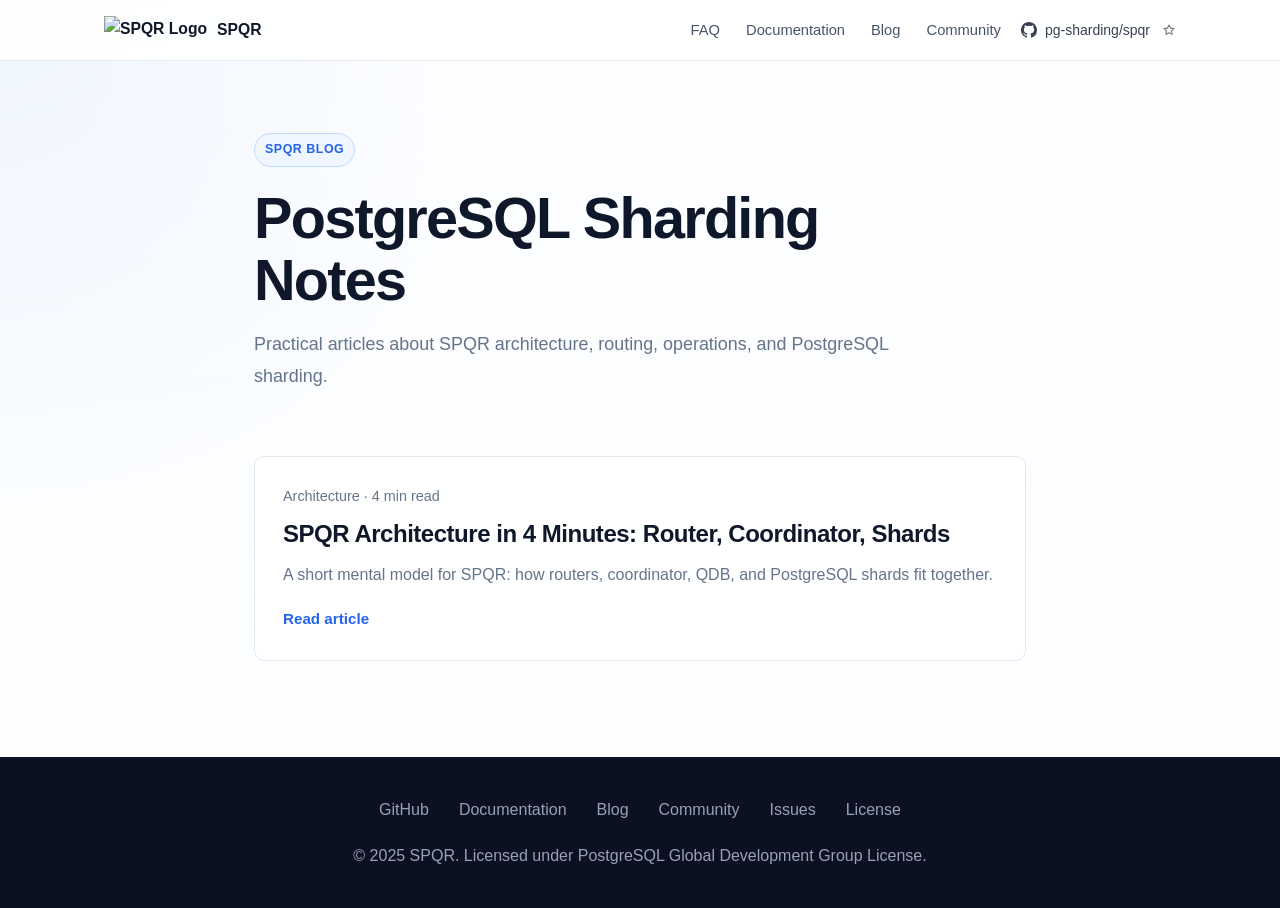
==== blog/index.html @ 251ecdaa "Add static blog with SPQR architecture article" ====
<!DOCTYPE html>
<html lang="en">

<head>
    <meta charset="UTF-8">
    <meta name="viewport" content="width=device-width, initial-scale=1.0">
    <title>Blog - SPQR</title>
    <meta name="description" content="Articles about SPQR, PostgreSQL sharding, routing, and architecture.">
    <link rel="stylesheet" href="/styles.css">
    <link rel="icon" href="/favicon.svg" type="image/svg+xml">
    <link rel="icon" type="image/png" sizes="32x32" href="/favicon-32.png">
    <link rel="alternate icon" href="/favicon.ico" type="image/x-icon">
</head>

<body>
    <header>
        <div class="container">
            <div class="header-content">
                <a href="/" class="brand" aria-label="SPQR home">
                    <img src="https://raw.githubusercontent.com/pg-sharding/spqr/refs/heads/master/docs/logo/spqr_icon-main.svg"
                        alt="SPQR Logo" class="logo">
                    <span>SPQR</span>
                </a>
                <div class="header-right">
                    <nav>
                        <ul class="nav-links">
                            <li><a href="https://docs.pg-sharding.tech/welcome/faq">FAQ</a></li>
                            <li><a href="https://docs.pg-sharding.tech">Documentation</a></li>
                            <li><a href="/blog/">Blog</a></li>
                            <li><a href="https://t.me/+jMGhyjwicpI3ZWQy">Community</a></li>
                        </ul>
                    </nav>
                    <a href="https://github.com/pg-sharding/spqr" class="github-nav-link" title="pg-sharding/spqr">
                        <span class="github-repo">
                            <svg class="github-mark" viewBox="0 0 16 16" aria-hidden="true" focusable="false">
                                <path
                                    d="M8 0C3.58 0 0 3.58 0 8c0 3.54 2.29 6.53 5.47 7.59.4.07.55-.17.55-.38 0-.19-.01-.82-.01-1.49-2.01.37-2.53-.49-2.69-.94-.09-.23-.48-.94-.82-1.13-.28-.15-.68-.52-.01-.53.63-.01 1.08.58 1.23.82.72 1.21 1.87.87 2.33.66.07-.52.28-.87.51-1.07-1.78-.2-3.64-.89-3.64-3.95 0-.87.31-1.59.82-2.15-.08-.2-.36-1.02.08-2.12 0 0 .67-.21 2.2.82A7.42 7.42 0 0 1 8.02 3.86c.68 0 1.36.09 2 .27 1.53-1.04 2.2-.82 2.2-.82.44 1.1.16 1.92.08 2.12.51.56.82 1.27.82 2.15 0 3.07-1.87 3.75-3.65 3.95.29.25.54.73.54 1.48 0 1.07-.01 1.93-.01 2.2 0 .21.15.46.55.38A8.01 8.01 0 0 0 16 8c0-4.42-3.58-8-8-8Z">
                                </path>
                            </svg>
                            <span>pg-sharding/spqr</span>
                        </span>
                        <span class="github-star-meta" aria-label="GitHub stars">
                            <svg class="github-star-icon" viewBox="0 0 24 24" aria-hidden="true" focusable="false">
                                <path
                                    d="m12 3.5 2.6 5.27 5.82.85-4.21 4.1.99 5.8L12 16.79l-5.2 2.73.99-5.8-4.21-4.1 5.82-.85L12 3.5Z">
                                </path>
                            </svg>
                            <span class="github-stars" data-github-stars>...</span>
                        </span>
                    </a>
                </div>
            </div>
        </div>
    </header>

    <main>
        <section class="blog-hero">
            <div class="container blog-container">
                <span class="badge">SPQR BLOG</span>
                <h1>PostgreSQL Sharding Notes</h1>
                <p>
                    Practical articles about SPQR architecture, routing, operations, and PostgreSQL sharding.
                </p>
            </div>
        </section>

        <section class="blog-list-section">
            <div class="container blog-container">
                <article class="blog-card">
                    <div class="blog-card-meta">Architecture · 4 min read</div>
                    <h2><a href="/blog/spqr-architecture/">SPQR Architecture in 4 Minutes: Router, Coordinator, Shards</a></h2>
                    <p>
                        A short mental model for SPQR: how routers, coordinator, QDB, and PostgreSQL shards fit
                        together.
                    </p>
                    <a href="/blog/spqr-architecture/" class="blog-card-link">Read article</a>
                </article>
            </div>
        </section>
    </main>

    <footer>
        <div class="container">
            <div class="footer-links">
                <a href="https://github.com/pg-sharding/spqr">GitHub</a>
                <a href="https://docs.pg-sharding.tech">Documentation</a>
                <a href="/blog/">Blog</a>
                <a href="https://t.me/+jMGhyjwicpI3ZWQy">Community</a>
                <a href="https://github.com/pg-sharding/spqr/issues">Issues</a>
                <a href="https://github.com/pg-sharding/spqr/blob/master/LICENSE">License</a>
            </div>
            <p>&copy; 2025 SPQR. Licensed under PostgreSQL Global Development Group License.</p>
        </div>
    </footer>
    <script src="/site.js"></script>
</body>

</html>
---- styles.css ----
* {
    margin: 0;
    padding: 0;
    box-sizing: border-box;
}

:root {
    --bg: #ffffff;
    --bg-soft: #f8fafc;
    --bg-muted: #f3f6fb;
    --text: #0f172a;
    --text-muted: #64748b;
    --text-soft: #475569;
    --border: #e2e8f0;
    --border-strong: #cbd5e1;
    --primary: #3b82f6;
    --primary-dark: #2563eb;
    --primary-soft: #eff6ff;
    --radius: 10px;
    --shadow-soft: 0 12px 30px rgba(15, 23, 42, 0.06);
}

body {
    font-family: -apple-system, BlinkMacSystemFont, 'Segoe UI', 'Roboto', 'Oxygen', 'Ubuntu', 'Cantarell', sans-serif;
    line-height: 1.6;
    color: var(--text);
    background:
        radial-gradient(circle at top left, rgba(59, 130, 246, 0.08), transparent 32rem),
        linear-gradient(180deg, #ffffff 0%, #fbfdff 42%, #ffffff 100%);
}

a {
    color: var(--primary-dark);
}

.container {
    max-width: 1120px;
    margin: 0 auto;
    padding: 0 24px;
}

/* Header */
header {
    position: sticky;
    top: 0;
    z-index: 10;
    padding: 14px 0;
    border-bottom: 1px solid rgba(226, 232, 240, 0.85);
    background: rgba(255, 255, 255, 0.88);
    backdrop-filter: blur(14px);
}

.header-content {
    display: flex;
    justify-content: space-between;
    align-items: center;
    gap: 28px;
}

.header-right {
    display: flex;
    align-items: center;
    gap: 10px;
}

.brand {
    display: inline-flex;
    align-items: center;
    gap: 10px;
    color: var(--text);
    font-size: 0.98rem;
    font-weight: 700;
    text-decoration: none;
}

.logo {
    height: 28px;
}

.nav-links {
    display: flex;
    gap: 6px;
    list-style: none;
}

.nav-links a {
    color: var(--text-soft);
    text-decoration: none;
    font-size: 0.92rem;
    font-weight: 500;
    padding: 8px 10px;
    border-radius: 8px;
    transition: color 0.2s, background 0.2s;
}

.nav-links a:hover {
    color: var(--primary-dark);
    background: var(--primary-soft);
}

.github-nav-link {
    display: inline-flex;
    align-items: center;
    gap: 12px;
    min-width: 0;
    height: 32px;
    color: #727377;
    text-decoration: none;
    font-size: 14px;
    font-weight: 400;
    line-height: 20px;
    border-radius: 6px;
    transition: color 0.2s;
}

.github-nav-link:hover {
    color: var(--primary-dark);
}

.github-repo,
.github-star-meta {
    display: inline-flex;
    align-items: center;
    min-width: 0;
}

.github-repo {
    gap: 8px;
    color: #374151;
    font-weight: 500;
}

.github-nav-link:hover .github-repo {
    color: var(--primary-dark);
}

.github-star-meta {
    gap: 6px;
    flex-shrink: 0;
    color: inherit;
}

.github-mark,
.github-star-icon {
    display: block;
    flex-shrink: 0;
}

.github-mark {
    fill: currentColor;
}

.github-star-icon {
    fill: none;
    stroke: currentColor;
    stroke-linejoin: round;
    stroke-width: 1.8;
}

.github-mark {
    width: 16px;
    height: 16px;
}

.github-star-icon {
    width: 14px;
    height: 14px;
}

/* Hero Section */
.hero {
    padding: 88px 0 72px;
    text-align: center;
}

.hero h1 {
    font-size: clamp(2.75rem, 6vw, 4.5rem);
    font-weight: 800;
    margin-bottom: 24px;
    line-height: 1.05;
    letter-spacing: -0.03em;
    color: var(--text);
}

.hero .tagline {
    font-size: 1.22rem;
    color: var(--text-muted);
    margin-bottom: 34px;
    max-width: 720px;
    margin-left: auto;
    margin-right: auto;
}

.cta-buttons {
    display: flex;
    gap: 20px;
    justify-content: center;
    flex-wrap: wrap;
}

.btn {
    padding: 11px 18px;
    font-size: 0.98rem;
    font-weight: 600;
    border-radius: 8px;
    text-decoration: none;
    transition: border-color 0.2s, background 0.2s, color 0.2s, box-shadow 0.2s, transform 0.2s;
    display: inline-block;
}

.btn-primary {
    background: var(--primary);
    color: white;
    border: 1px solid var(--primary);
    box-shadow: 0 8px 18px rgba(59, 130, 246, 0.18);
}

.btn-primary:hover {
    background: var(--primary-dark);
    border-color: var(--primary-dark);
    transform: translateY(-1px);
    box-shadow: 0 10px 22px rgba(37, 99, 235, 0.2);
}

.btn-secondary {
    background: var(--bg);
    color: var(--text);
    border: 1px solid var(--border-strong);
    box-shadow: 0 1px 2px rgba(15, 23, 42, 0.05);
}

.btn-secondary:hover {
    background: var(--bg-soft);
    border-color: var(--primary);
    color: var(--primary-dark);
    transform: translateY(-1px);
}

.github-stars {
    color: inherit;
    font-size: 14px;
    font-weight: 400;
    line-height: 20px;
    font-variant-numeric: tabular-nums;
}

/* Features Section */
.features {
    padding: 80px 0;
    background: var(--bg-soft);
}

.section-title {
    text-align: center;
    font-size: 2.2rem;
    font-weight: 700;
    letter-spacing: -0.02em;
    margin-bottom: 42px;
    color: var(--text);
}

.features-grid {
    display: grid;
    grid-template-columns: repeat(auto-fit, minmax(300px, 1fr));
    gap: 40px;
}

.feature-card {
    background: var(--bg);
    padding: 30px;
    border: 1px solid var(--border);
    border-radius: var(--radius);
    transition: border-color 0.2s, box-shadow 0.2s, transform 0.2s;
}

.feature-card:hover {
    transform: translateY(-2px);
    border-color: var(--border-strong);
    box-shadow: var(--shadow-soft);
}

.feature-icon {
    font-size: 2.5rem;
    margin-bottom: 20px;
}

.feature-card h3 {
    font-size: 1.5rem;
    margin-bottom: 15px;
    color: var(--text);
}

.feature-card p {
    color: var(--text-muted);
    line-height: 1.7;
}

/* Why SPQR Section */
.why-spqr {
    padding: 88px 0;
    background: var(--bg);
}

.why-content {
    display: grid;
    grid-template-columns: 1fr 1fr;
    gap: 60px;
    align-items: center;
}

.why-text h2 {
    font-size: 2.25rem;
    font-weight: 700;
    margin-bottom: 30px;
    color: var(--text);
}

.why-text p {
    font-size: 1.1rem;
    color: var(--text-soft);
    margin-bottom: 20px;
    line-height: 1.8;
}

.highlight-box {
    background: var(--primary-soft);
    border: 1px solid #bfdbfe;
    padding: 22px;
    margin-top: 30px;
    border-radius: var(--radius);
}

.highlight-box strong {
    color: var(--primary-dark);
    font-size: 1.05rem;
}

.highlight-box-centered {
    max-width: 600px;
    margin: 0 auto 60px;
}

/* Problem-Solution Section */
.problem-solution {
    padding: 88px 0;
    background: var(--bg);
}

.content-left {
    max-width: 900px;
}

.section-label {
    display: block;
    text-align: left;
    font-size: 0.875rem;
    font-weight: 700;
    letter-spacing: 0.1em;
    color: var(--primary-dark);
    text-transform: uppercase;
    margin-bottom: 24px;
}

.large-headline {
    font-size: clamp(2.1rem, 4vw, 3.2rem);
    font-weight: 800;
    line-height: 1.2;
    letter-spacing: -0.03em;
    text-align: left;
    color: var(--text);
    max-width: 900px;
    margin: 0 0 32px 0;
}

.large-headline .highlight {
    background: var(--primary-soft);
    color: var(--primary-dark);
    padding: 0 8px;
    border-radius: 4px;
}

.section-description {
    font-size: 1.125rem;
    line-height: 1.8;
    color: var(--text-muted);
    text-align: left;
    max-width: 800px;
    margin: 0 0 80px 0;
}

.benefits-grid {
    display: grid;
    grid-template-columns: repeat(auto-fit, minmax(330px, 1fr));
    gap: 18px;
    max-width: 1140px;
}

.benefit-card {
    padding: 24px;
    background: var(--bg);
    border: 1px solid var(--border);
    border-radius: var(--radius);
    text-align: left;
    transition: border-color 0.2s, box-shadow 0.2s, transform 0.2s;
}

.benefit-card:hover {
    border-color: var(--border-strong);
    box-shadow: var(--shadow-soft);
    transform: translateY(-2px);
}

.benefit-icon {
    width: 40px;
    height: 40px;
    background: var(--primary-soft);
    border-radius: 8px;
    display: flex;
    align-items: center;
    justify-content: center;
    font-size: 1.25rem;
    margin-bottom: 20px;
}

.benefit-card h3 {
    font-size: 1.25rem;
    font-weight: 700;
    color: var(--text);
    margin-bottom: 12px;
}

.benefit-card p {
    font-size: 1rem;
    line-height: 1.7;
    color: var(--text-muted);
}

/* Stats Section */
.stats {
    padding: 52px 0;
    background: var(--bg-soft);
    color: var(--text);
    border-top: 1px solid var(--border);
    border-bottom: 1px solid var(--border);
}

.stats-grid {
    display: grid;
    grid-template-columns: repeat(auto-fit, minmax(200px, 1fr));
    gap: 16px;
    text-align: center;
}

.stat-item {
    padding: 22px;
    background: var(--bg);
    border: 1px solid var(--border);
    border-radius: var(--radius);
}

.stat-item h3 {
    font-size: 2rem;
    font-weight: 700;
    letter-spacing: -0.02em;
    margin-bottom: 6px;
    color: var(--primary-dark);
}

.stat-item p {
    color: var(--text-muted);
    font-size: 0.98rem;
}

/* Docker Section */
.docker-section {
    padding: 48px 0 88px;
    background: transparent;
    text-align: center;
}

.docker-command-box {
    max-width: 700px;
    margin: 0 auto 20px;
    background: #0f172a;
    border: 1px solid #1e293b;
    border-radius: var(--radius);
    padding: 14px 18px 14px 24px;
    display: flex;
    align-items: center;
    justify-content: space-between;
    gap: 20px;
    box-shadow: 0 18px 45px rgba(15, 23, 42, 0.12);
}

.docker-command-box code {
    font-family: 'Monaco', 'Menlo', 'Ubuntu Mono', monospace;
    font-size: 1.125rem;
    color: #e2e8f0;
    flex: 1;
    text-align: left;
}

.copy-btn {
    background: #1e293b;
    border: none;
    border-radius: 6px;
    padding: 8px 12px;
    color: #cbd5e1;
    cursor: pointer;
    transition: all 0.2s;
    display: flex;
    align-items: center;
    justify-content: center;
}

.copy-btn:hover {
    background: #334155;
    color: #ffffff;
}

.docker-description {
    margin-top: 20px;
}

.link-arrow {
    color: var(--primary-dark);
    text-decoration: none;
    font-weight: 600;
    font-size: 1.125rem;
    transition: all 0.2s;
}

.link-arrow:hover {
    color: var(--primary);
}

/* Blog */
.blog-container,
.article-container {
    max-width: 820px;
}

.blog-hero {
    padding: 72px 0 40px;
    text-align: left;
}

.blog-hero h1 {
    max-width: 720px;
    margin: 0 0 18px;
    color: var(--text);
    font-size: clamp(2.4rem, 5vw, 3.6rem);
    font-weight: 800;
    line-height: 1.08;
    letter-spacing: -0.03em;
}

.blog-hero p {
    max-width: 680px;
    color: var(--text-muted);
    font-size: 1.12rem;
    line-height: 1.75;
}

.blog-list-section {
    padding: 24px 0 96px;
}

.blog-card {
    padding: 28px;
    background: var(--bg);
    border: 1px solid var(--border);
    border-radius: var(--radius);
    transition: border-color 0.2s, box-shadow 0.2s, transform 0.2s;
}

.blog-card:hover {
    border-color: var(--border-strong);
    box-shadow: var(--shadow-soft);
    transform: translateY(-2px);
}

.blog-card-meta,
.article-meta {
    color: var(--text-muted);
    font-size: 0.9rem;
    font-weight: 500;
}

.blog-card h2 {
    margin: 10px 0 12px;
    font-size: 1.5rem;
    line-height: 1.3;
    letter-spacing: -0.02em;
}

.blog-card h2 a {
    color: var(--text);
    text-decoration: none;
}

.blog-card h2 a:hover {
    color: var(--primary-dark);
}

.blog-card p {
    margin-bottom: 18px;
    color: var(--text-muted);
    line-height: 1.7;
}

.blog-card-link,
.article-back-link {
    color: var(--primary-dark);
    font-size: 0.95rem;
    font-weight: 600;
    text-decoration: none;
}

.blog-card-link:hover,
.article-back-link:hover {
    text-decoration: underline;
}

.article-page {
    padding: 56px 0 96px;
}

.article-back-link {
    display: inline-block;
    margin-bottom: 28px;
}

.article-page h1 {
    margin: 12px 0 24px;
    color: var(--text);
    font-size: clamp(2.2rem, 4.5vw, 3.4rem);
    font-weight: 800;
    line-height: 1.1;
    letter-spacing: -0.03em;
}

.article-lead {
    color: var(--text) !important;
    font-size: 1.22rem !important;
    line-height: 1.75 !important;
}

.article-page h2 {
    margin: 48px 0 16px;
    color: var(--text);
    font-size: 1.65rem;
    font-weight: 750;
    line-height: 1.25;
    letter-spacing: -0.02em;
}

.article-tldr {
    margin: 34px 0 42px;
    padding: 22px 24px;
    background: linear-gradient(180deg, #f8fbff 0%, #ffffff 100%);
    border: 1px solid #bfdbfe;
    border-radius: var(--radius);
}

.article-tldr h2 {
    margin: 0 0 12px;
    color: var(--primary-dark);
    font-size: 1rem;
    font-weight: 750;
    letter-spacing: 0.04em;
    text-transform: uppercase;
}

.article-tldr p {
    margin-bottom: 14px;
}

.article-tldr ul {
    margin-bottom: 16px;
}

.article-tldr p:last-child {
    margin-bottom: 0;
}

.article-page p {
    margin: 0 0 22px;
    color: var(--text-soft);
    font-size: 1.05rem;
    line-height: 1.85;
}

.article-page ul {
    margin: 0 0 26px 22px;
    color: var(--text-soft);
    font-size: 1.05rem;
    line-height: 1.85;
}

.article-page li {
    margin-bottom: 8px;
}

.article-page pre {
    margin: 28px 0;
    padding: 18px 20px;
    overflow-x: auto;
    background: #0f172a;
    border: 1px solid #1e293b;
    border-radius: var(--radius);
    box-shadow: 0 18px 45px rgba(15, 23, 42, 0.12);
}

.article-page pre code {
    color: #e2e8f0;
    font-size: 0.94rem;
    line-height: 1.7;
}

.article-page code {
    padding: 2px 6px;
    background: var(--bg-muted);
    border-radius: 4px;
    color: var(--primary-dark);
    font-family: 'Monaco', 'Menlo', 'Ubuntu Mono', monospace;
    font-size: 0.92em;
}

.article-page pre code {
    padding: 0;
    background: transparent;
    border-radius: 0;
}

.article-figure {
    margin: 32px 0;
    padding: 16px;
    background: var(--bg);
    border: 1px solid var(--border);
    border-radius: var(--radius);
}

.article-figure img {
    display: block;
    width: 100%;
    height: auto;
    border-radius: 8px;
}

.article-figure figcaption {
    margin-top: 12px;
    color: var(--text-muted);
    font-size: 0.92rem;
    line-height: 1.6;
    text-align: center;
}

/* CTA Section */
.cta-section {
    padding: 72px 0;
    text-align: center;
    background: #0f172a;
    color: white;
}

.cta-section h2 {
    font-size: 2.2rem;
    font-weight: 700;
    margin-bottom: 20px;
    letter-spacing: -0.02em;
}

.cta-section p {
    font-size: 1.12rem;
    margin-bottom: 40px;
    color: #cbd5e1;
}

.cta-section .btn {
    background: white;
    color: var(--text);
    border: 1px solid white;
}

.cta-section .btn:hover {
    background: #f8fafc;
    transform: translateY(-1px);
}

.cta-section .btn-inverse {
    background: transparent;
    border-color: #475569;
    color: white;
}

.cta-section .btn-inverse:hover {
    background: rgba(255, 255, 255, 0.08);
    border-color: #94a3b8;
}

/* Footer */
footer {
    padding: 40px 0;
    background: #0b1120;
    color: #94a3b8;
    text-align: center;
}

.footer-links {
    display: flex;
    justify-content: center;
    gap: 30px;
    margin-bottom: 20px;
    flex-wrap: wrap;
}

.footer-links a {
    color: #94a3b8;
    text-decoration: none;
    transition: color 0.3s;
}

.footer-links a:hover {
    color: white;
}

/* Responsive */
@media (max-width: 768px) {
    .hero h1 {
        font-size: 2.5rem;
    }

    .hero .tagline {
        font-size: 1.2rem;
    }

    .why-content {
        grid-template-columns: 1fr;
    }

    .nav-links {
        display: none;
    }

    .features-grid {
        grid-template-columns: 1fr;
    }
}

.badge {
    display: inline-block;
    padding: 6px 10px;
    background: var(--primary-soft);
    color: var(--primary-dark);
    border: 1px solid #bfdbfe;
    border-radius: 999px;
    font-size: 0.78rem;
    font-weight: 700;
    letter-spacing: 0.04em;
    margin-bottom: 20px;
}

/* Use Cases Section */
.use-cases {
    padding: 80px 0;
    background: var(--bg);
}

.use-cases-grid {
    display: grid;
    grid-template-columns: repeat(auto-fit, minmax(280px, 1fr));
    gap: 18px;
    margin-top: 40px;
}

.use-case-card {
    padding: 24px;
    background: var(--bg);
    border: 1px solid var(--border);
    border-radius: var(--radius);
    transition: border-color 0.2s, box-shadow 0.2s, transform 0.2s;
}

.use-case-card:hover {
    border-color: var(--border-strong);
    transform: translateY(-2px);
    box-shadow: var(--shadow-soft);
}

.use-case-card h3 {
    font-size: 1.3rem;
    margin-bottom: 15px;
    color: var(--text);
}

.use-case-card p {
    color: var(--text-muted);
    line-height: 1.7;
    font-size: 1rem;
}

/* FAQ Section */
.faq {
    padding: 80px 0;
    background: var(--bg-soft);
}

.faq-list {
    margin: 0 auto;
    margin-top: 40px;
}

.faq-item {
    background: var(--bg);
    padding: 30px;
    margin-bottom: 20px;
    border-radius: var(--radius);
    border: 1px solid var(--border);
}

.faq-item h3 {
    font-size: 1.2rem;
    color: var(--text);
    margin-bottom: 12px;
    font-weight: 600;
}

.faq-item p {
    color: var(--text-soft);
    line-height: 1.7;
}

.faq-item ul {
    margin-top: 10px;
    margin-left: 20px;
    color: var(--text-soft);
    line-height: 1.7;
}

.faq-item code {
    background: var(--bg-muted);
    padding: 2px 6px;
    border-radius: 4px;
    font-family: 'Courier New', monospace;
    font-size: 0.9em;
    color: var(--primary-dark);
}
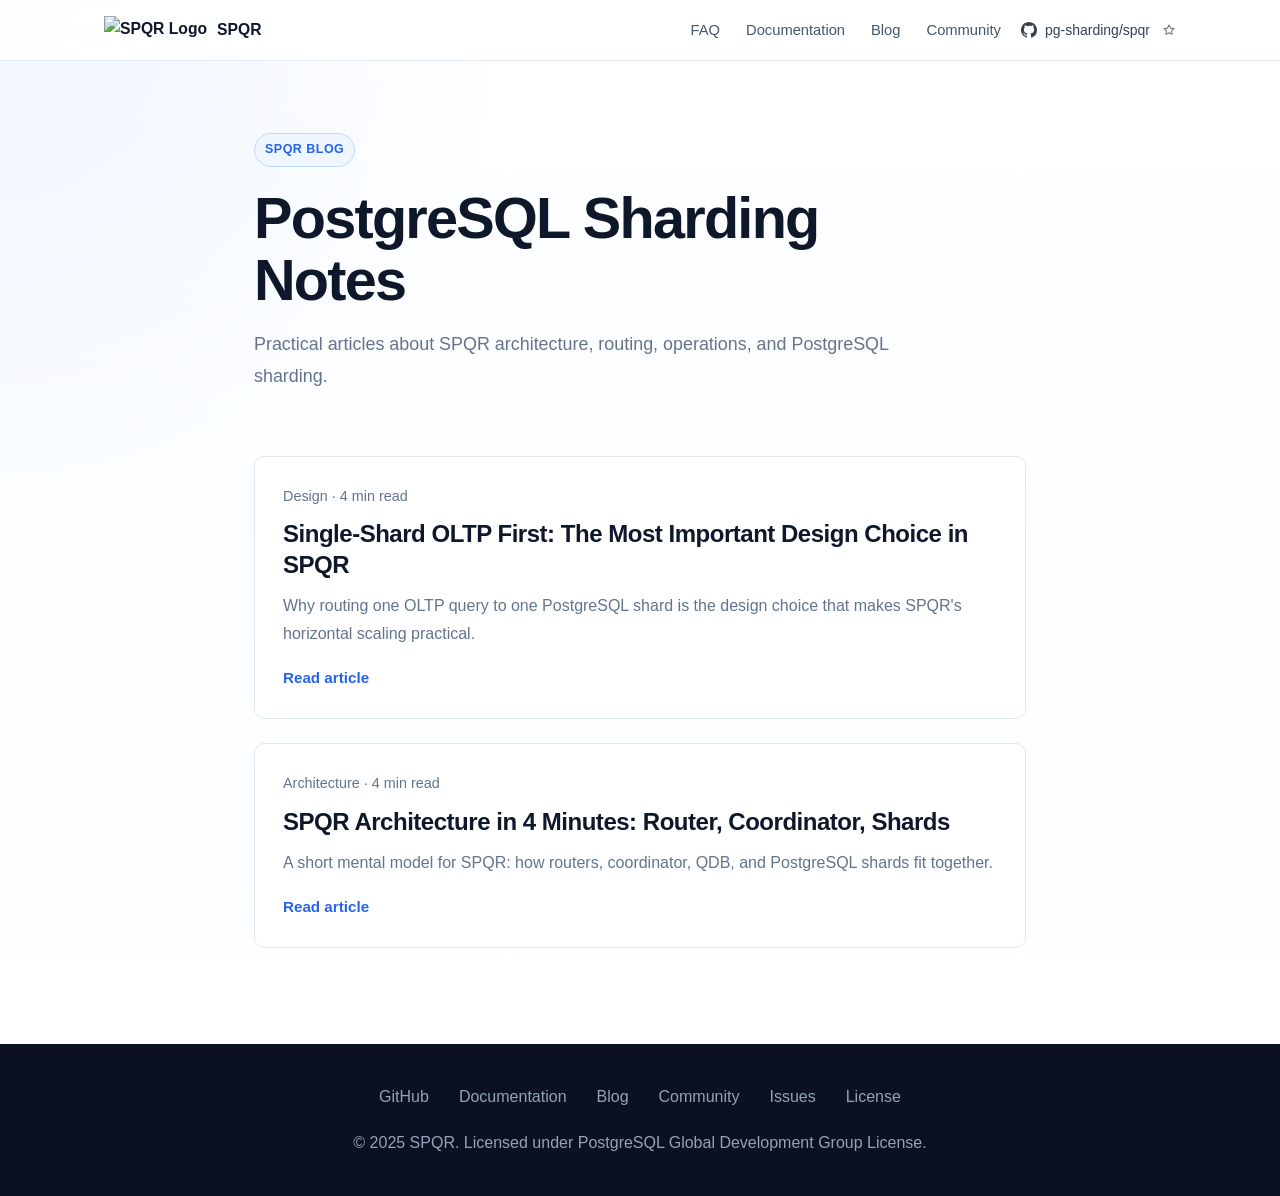
==== commit c70c3881: "Add blog post: Single-Shard OLTP First" ====
--- a/blog/index.html
+++ b/blog/index.html
@@ -67,6 +67,17 @@
         <section class="blog-list-section">
             <div class="container blog-container">
                 <article class="blog-card">
+                    <div class="blog-card-meta">Design · 4 min read</div>
+                    <h2><a href="/blog/single-shard-oltp-first/">Single-Shard OLTP First: The Most Important Design
+                            Choice in SPQR</a></h2>
+                    <p>
+                        Why routing one OLTP query to one PostgreSQL shard is the design choice that makes SPQR's
+                        horizontal scaling practical.
+                    </p>
+                    <a href="/blog/single-shard-oltp-first/" class="blog-card-link">Read article</a>
+                </article>
+
+                <article class="blog-card">
                     <div class="blog-card-meta">Architecture · 4 min read</div>
                     <h2><a href="/blog/spqr-architecture/">SPQR Architecture in 4 Minutes: Router, Coordinator, Shards</a></h2>
                     <p>
--- a/styles.css
+++ b/styles.css
@@ -566,6 +566,11 @@
     padding: 24px 0 96px;
 }
 
+.blog-list-section .blog-container {
+    display: grid;
+    gap: 24px;
+}
+
 .blog-card {
     padding: 28px;
     background: var(--bg);
